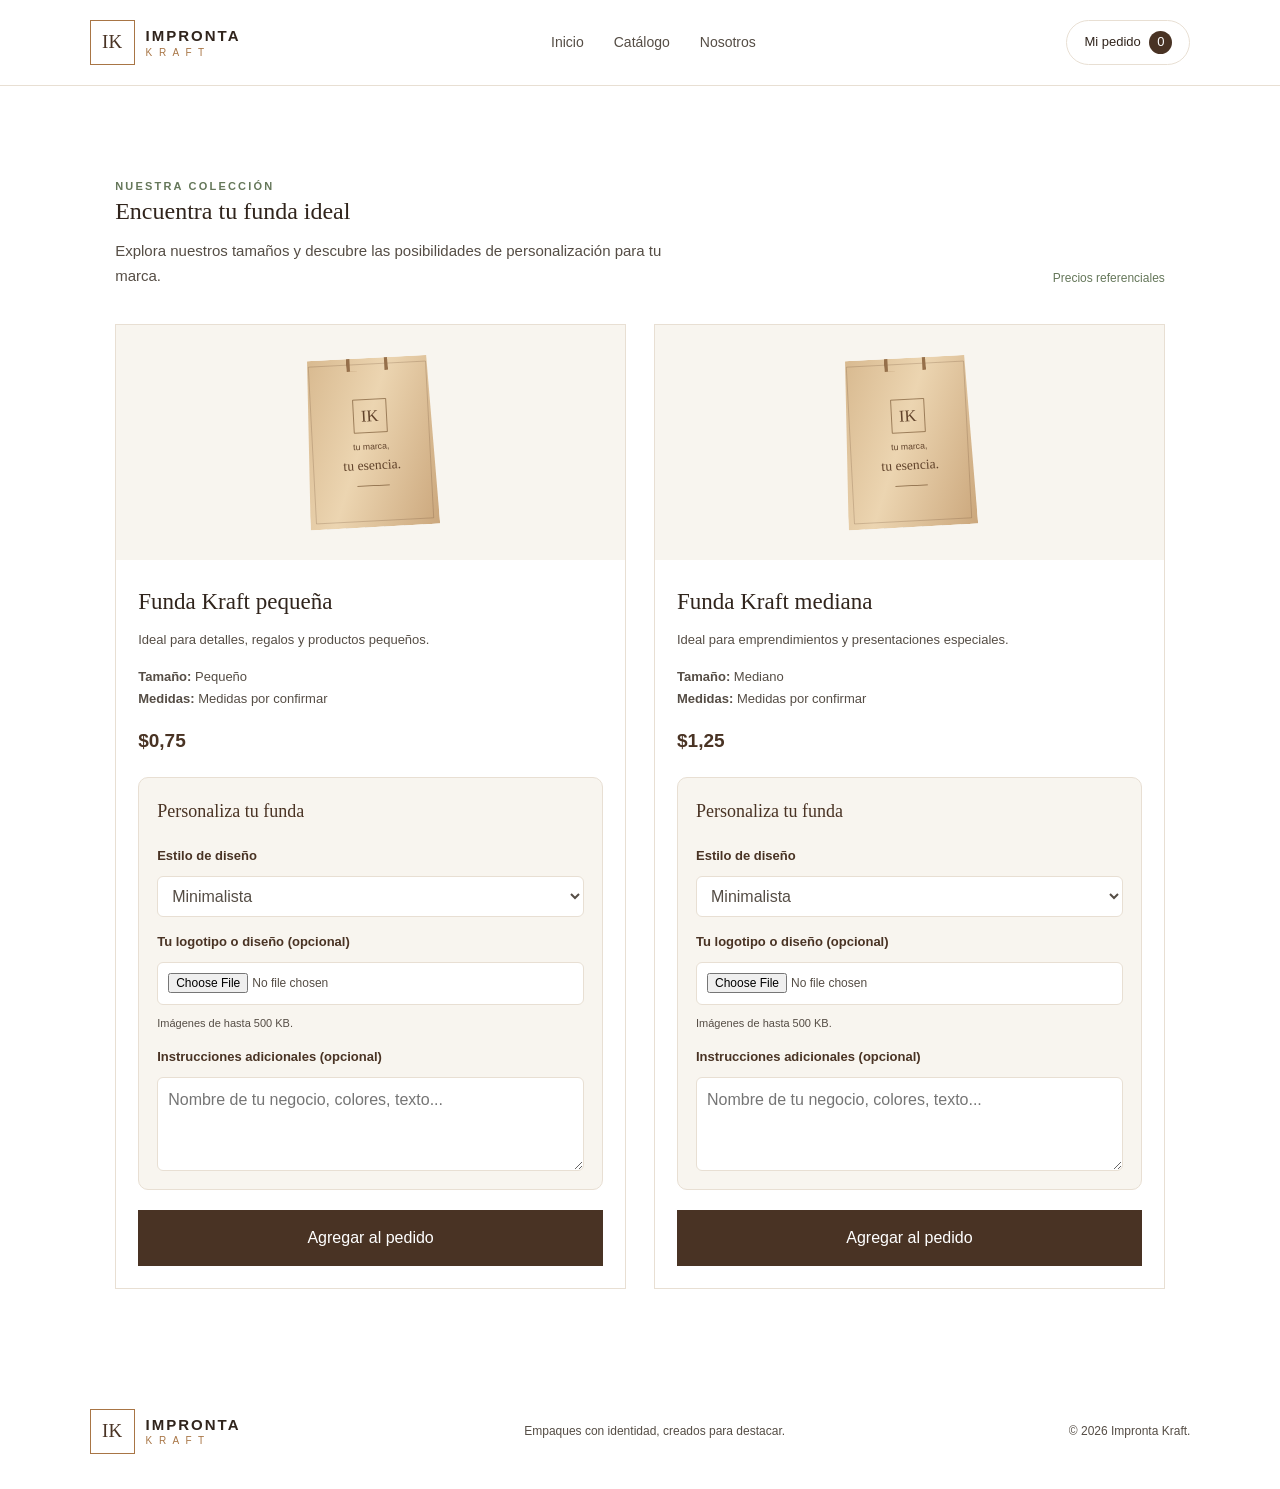
==== catalogo.html @ 17b73cbd "primera version de impronta kraft" ====
<!DOCTYPE html>
<html lang="es">
<head>
    <meta charset="UTF-8">
    <meta name="viewport" content="width=device-width, initial-scale=1.0">
    <meta name="description" content="Descubre las fundas Kraft de Impronta Kraft y personaliza tu pedido.">
    <title>Catálogo | Impronta Kraft</title>

    <link rel="stylesheet" href="css/estilos.css">
</head>
<body>
    <header class="encabezado">
        <a class="marca" href="index.html" aria-label="Impronta Kraft, inicio">
            <span class="marca-simbolo">IK</span>
            <span class="marca-texto">
                <strong>IMPRONTA</strong>
                <small>K R A F T</small>
            </span>
        </a>

        <nav class="navegacion" aria-label="Navegación principal">
            <a href="index.html">Inicio</a>
            <a href="catalogo.html" aria-current="page">Catálogo</a>
            <a href="nosotros.html">Nosotros</a>
            
        </nav>

        <a class="boton-carrito" href="pedido.html">
            Mi pedido <span class="contador-carrito">0</span>
        </a>
    </header>

    <main>
        <section class="catalogo seccion" id="catalogo">
            <div class="seccion-encabezado">
                <div>
                    <span class="etiqueta">NUESTRA COLECCIÓN</span>
                    <h1>Encuentra tu funda ideal</h1>
                    <p>
                        Explora nuestros tamaños y descubre las posibilidades
                        de personalización para tu marca.
                    </p>
                </div>

                <span class="catalogo-nota">Precios referenciales</span>
            </div>

            <div class="productos-grid" id="lista-productos">
                <p>Cargando catálogo...</p>
            </div>
        </section>
    </main>

    <footer class="pie-pagina">
        <a class="marca marca-pie" href="index.html">
            <span class="marca-simbolo">IK</span>
            <span class="marca-texto">
                <strong>IMPRONTA</strong>
                <small>K R A F T</small>
            </span>
        </a>

        <p>Empaques con identidad, creados para destacar.</p>
        <small>© <span id="anio"></span> Impronta Kraft.</small>
    </footer>

    <script src="js/productos.js" defer></script>
    <script src="js/app.js" defer></script>
</body>
</html>
---- css/estilos.css ----
/* =====================================
   IMPRONTA KRAFT - ESTILOS PRINCIPALES
   ===================================== */

:root {
    --kraft: #a87545;
    --marron: #493324;
    --marron-oscuro: #30241c;
    --crema: #f8f5ef;
    --beige: #eee3d3;
    --verde: #65775a;
    --blanco: #ffffff;
    --texto: #554d45;
    --borde: #e8dfd3;
    --sombra: 0 15px 40px rgba(48, 36, 28, 0.08);
}

* {
    box-sizing: border-box;
    margin: 0;
    padding: 0;
}

html {
    scroll-behavior: smooth;
    scroll-padding-top: 100px;
}

body {
    font-family: Arial, Helvetica, sans-serif;
    color: var(--marron-oscuro);
    background: var(--blanco);
    line-height: 1.7;
}

a {
    color: inherit;
    text-decoration: none;
}

button,
input,
select,
textarea {
    font: inherit;
}

.encabezado {
    min-height: 86px;
    padding: 16px 7%;
    display: flex;
    align-items: center;
    justify-content: space-between;
    gap: 24px;
    background: rgba(255, 255, 255, 0.97);
    border-bottom: 1px solid var(--borde);
    position: sticky;
    top: 0;
    z-index: 10;
}

.marca {
    display: inline-flex;
    align-items: center;
    gap: 11px;
}

.marca-simbolo {
    width: 45px;
    height: 45px;
    display: grid;
    place-items: center;
    border: 1px solid var(--kraft);
    color: var(--marron);
    font-family: Georgia, serif;
    font-size: 19px;
}

.marca-texto {
    display: flex;
    flex-direction: column;
    line-height: 1.3;
    letter-spacing: 2px;
}

.marca-texto strong {
    font-size: 15px;
}

.marca-texto small {
    font-size: 10px;
    color: var(--kraft);
}

.navegacion {
    display: flex;
    gap: 30px;
    color: var(--texto);
    font-size: 14px;
}

.navegacion a:hover,
.enlace-secundario:hover {
    color: var(--kraft);
}

.boton-carrito {
    border: 1px solid var(--borde);
    border-radius: 30px;
    padding: 10px 17px;
    white-space: nowrap;
    font-size: 13px;
}

.boton-carrito span {
    display: inline-grid;
    place-items: center;
    min-width: 23px;
    height: 23px;
    margin-left: 5px;
    border-radius: 50%;
    color: white;
    background: var(--marron);
}

.hero {
    padding: 75px 9% 85px;
    display: grid;
    grid-template-columns: 1.05fr 0.95fr;
    align-items: center;
    gap: 65px;
    background: var(--crema);
}

.hero-contenido {
    max-width: 590px;
}

.etiqueta {
    display: inline-block;
    color: var(--verde);
    font-size: 11px;
    font-weight: 700;
    letter-spacing: 2.2px;
}

h1,
h2 {
    font-family: Georgia, "Times New Roman", serif;
    font-weight: 500;
    line-height: 1.15;
}

.hero h1 {
    margin: 23px 0;
    font-size: clamp(38px, 4.4vw, 64px);
    letter-spacing: -1.8px;
}

.hero h1 em {
    color: var(--kraft);
    font-weight: 400;
}

.hero-contenido > p,
.seccion-encabezado p,
.nosotros > p {
    color: var(--texto);
    font-size: 15px;
}

.hero-acciones {
    margin-top: 30px;
    display: flex;
    flex-wrap: wrap;
    align-items: center;
    gap: 22px;
}

.boton {
    min-height: 48px;
    padding: 13px 23px;
    display: inline-flex;
    justify-content: center;
    align-items: center;
    text-align: center;
    border: 1px solid transparent;
    cursor: pointer;
    transition: transform 0.2s, background 0.2s;
}

.boton:hover {
    transform: translateY(-2px);
}

.boton-principal {
    color: var(--blanco);
    background: var(--marron);
}

.boton-principal:hover {
    background: var(--kraft);
}

.enlace-secundario {
    font-size: 13px;
    font-weight: 600;
}

.beneficios {
    display: flex;
    flex-wrap: wrap;
    gap: 12px 20px;
    margin-top: 37px;
    color: var(--texto);
    font-size: 11px;
}

.hero-visual {
    display: flex;
    justify-content: center;
}

.hero-marco {
    width: 100%;
    min-height: 410px;
    position: relative;
    overflow: hidden;
    display: flex;
    align-items: center;
    justify-content: center;
    background:
        radial-gradient(ellipse at 50% 85%, #e5d1b6, transparent 65%),
        #eee5d9;
}

.hero-decoracion {
    position: absolute;
    top: 24px;
    left: 0;
    right: 0;
    text-align: center;
    color: #8c765e;
    font-size: 10px;
    letter-spacing: 3px;
}

.funda {
    width: 180px;
    height: 235px;
    position: relative;
    display: flex;
    align-items: center;
    flex-direction: column;
    justify-content: center;
    color: #61432b;
    background: linear-gradient(110deg, #d7b88e, #ecd5b1 45%, #cba77c);
    box-shadow: 14px 22px 28px rgba(71, 48, 29, 0.2);
    clip-path: polygon(4% 0, 96% 0, 100% 100%, 0 100%);
    transform: rotate(-5deg);
}

.funda::before {
    content: "";
    position: absolute;
    inset: 8px;
    border: 1px solid rgba(97, 67, 43, 0.3);
}

.asa {
    width: 58px;
    height: 45px;
    position: absolute;
    top: -27px;
    border: 5px solid #96704b;
    border-bottom: none;
    border-radius: 35px 35px 0 0;
}

.funda-logo {
    width: 47px;
    height: 47px;
    display: grid;
    place-items: center;
    margin-bottom: 9px;
    border: 1px solid #80603d;
    font-family: Georgia, serif;
    font-size: 23px;
}

.funda > span {
    font-size: 12px;
}

.funda > strong {
    font-family: Georgia, serif;
    font-size: 19px;
    font-weight: 500;
}

.funda-linea {
    width: 45px;
    height: 1px;
    margin-top: 12px;
    background: #80603d;
}

.sello {
    position: absolute;
    right: 12%;
    bottom: 14%;
    padding: 16px 13px;
    display: grid;
    place-items: center;
    border: 1px solid #8b785e;
    border-radius: 50%;
    color: #756148;
    background: #f0e7d8;
    font-family: Georgia, serif;
    font-size: 10px;
    line-height: 1.5;
    text-align: center;
    transform: rotate(10deg);
}

.seccion {
    padding: 85px 9%;
}

.seccion-encabezado {
    margin-bottom: 35px;
    display: flex;
    justify-content: space-between;
    align-items: end;
    gap: 25px;
}

.seccion h2,
.llamada-accion h2,
.nosotros h2 {
    margin-top: 12px;
    font-size: clamp(29px, 3.2vw, 43px);
}

.seccion-encabezado p {
    max-width: 560px;
    margin-top: 12px;
}

.catalogo-nota {
    color: var(--verde);
    font-size: 12px;
    white-space: nowrap;
}

.productos-grid {
    display: grid;
    grid-template-columns: repeat(2, minmax(0, 1fr));
    gap: 28px;
}

.producto {
    overflow: hidden;
    border: 1px solid var(--borde);
    background: var(--blanco);
    transition: box-shadow 0.2s, transform 0.2s;
}

.producto:hover {
    transform: translateY(-4px);
    box-shadow: var(--sombra);
}

.producto-imagen {
    min-height: 230px;
    display: flex;
    align-items: center;
    justify-content: center;
    background: var(--crema);
}

.producto-imagen .funda {
    transform: scale(0.72) rotate(-3deg);
}

.producto-detalle {
    padding: 22px;
}

.producto-detalle h3 {
    font-family: Georgia, serif;
    font-size: 23px;
    font-weight: 500;
}

.producto-detalle p {
    margin: 8px 0 15px;
    color: var(--texto);
    font-size: 13px;
}

.producto-precio {
    display: block;
    margin-bottom: 16px;
    color: var(--marron);
    font-size: 19px;
    font-weight: 700;
}

.producto-detalle .boton {
    width: 100%;
}

.nosotros {
    display: grid;
    grid-template-columns: 1fr 1fr;
    gap: 50px;
    align-items: center;
    background: var(--crema);
}

.llamada-accion {
    padding: 75px 20px;
    text-align: center;
    color: var(--blanco);
    background: var(--marron);
}

.llamada-accion .etiqueta {
    color: #d9c1a0;
}

.llamada-accion h2 {
    max-width: 680px;
    margin: 15px auto;
}

.llamada-accion p {
    max-width: 560px;
    margin: 0 auto 25px;
    color: #e5dacf;
    font-size: 14px;
}

.boton-claro {
    color: var(--marron);
    background: var(--crema);
}

.pie-pagina {
    padding: 35px 7%;
    display: flex;
    align-items: center;
    justify-content: space-between;
    flex-wrap: wrap;
    gap: 20px;
}

.pie-pagina p,
.pie-pagina > small {
    color: var(--texto);
    font-size: 12px;
}

/* Adaptación a tabletas y teléfonos */

@media (max-width: 850px) {
    .encabezado {
        padding: 14px 5%;
        flex-wrap: wrap;
    }

    .navegacion {
        order: 3;
        width: 100%;
        justify-content: center;
        gap: 25px;
    }

    .hero {
        padding: 55px 6%;
        grid-template-columns: 1fr;
        gap: 35px;
    }

    .hero-contenido {
        max-width: 650px;
        margin: auto;
    }

    .hero-visual {
        width: 100%;
    }

    .hero-marco {
        max-width: 500px;
    }

    .seccion {
        padding: 60px 6%;
    }

    .nosotros {
        grid-template-columns: 1fr;
        gap: 20px;
    }
}

@media (max-width: 520px) {
    .marca-simbolo {
        width: 38px;
        height: 38px;
    }

    .marca-texto strong {
        font-size: 12px;
    }

    .marca-texto small {
        font-size: 9px;
    }

    .boton-carrito {
        padding: 7px 10px;
        font-size: 11px;
    }

    .navegacion {
        gap: 20px;
        font-size: 12px;
    }

    .hero {
        padding: 42px 6%;
    }

    .hero h1 {
        font-size: 39px;
    }

    .hero-acciones {
        align-items: stretch;
        flex-direction: column;
        gap: 15px;
    }

    .beneficios {
        flex-direction: column;
    }

    .hero-marco {
        min-height: 330px;
    }

    .seccion-encabezado {
        align-items: flex-start;
        flex-direction: column;
        gap: 12px;
    }

    .productos-grid {
        grid-template-columns: 1fr;
    }

    .pie-pagina {
        flex-direction: column;
        align-items: flex-start;
    }
}

/* =====================================
   CARRITO DE COMPRAS - IMPRONTA KRAFT
   ===================================== */

.seccion-carrito {
    padding: 80px 7%;
    background: var(--crema);
    scroll-margin-top: 90px;
}

.encabezado-seccion {
    margin-bottom: 30px;
}

.encabezado-seccion .etiqueta-seccion {
    color: var(--kraft);
    font-size: 0.8rem;
    font-weight: 700;
    letter-spacing: 2px;
}

.encabezado-seccion h2 {
    margin: 10px 0;
    color: var(--marron);
    font-size: clamp(1.8rem, 4vw, 2.5rem);
}

.encabezado-seccion p {
    color: var(--texto);
    line-height: 1.6;
}

.carrito-vacio {
    padding: 35px 20px;
    text-align: center;
    background: var(--blanco);
    border: 1px solid var(--borde);
    border-radius: 14px;
}

.carrito-vacio h3 {
    margin-bottom: 10px;
    color: var(--marron);
}

.carrito-vacio p {
    margin-bottom: 20px;
    color: var(--texto);
    line-height: 1.6;
}

.lista-carrito {
    display: grid;
    gap: 15px;
}

.articulo-carrito {
    display: grid;
    grid-template-columns: minmax(0, 1fr) auto auto;
    align-items: center;
    gap: 22px;
    padding: 22px;
    background: var(--blanco);
    border: 1px solid var(--borde);
    border-radius: 14px;
}

.articulo-carrito h3 {
    margin-bottom: 7px;
    color: var(--marron);
    font-size: 1.05rem;
}

.articulo-carrito p {
    margin: 4px 0;
    color: var(--texto);
    font-size: 0.92rem;
}

.precio-unitario {
    color: var(--kraft) !important;
    font-weight: 600;
}

.cantidad-controles {
    display: flex;
    align-items: center;
    justify-content: center;
    gap: 12px;
}

.boton-cantidad {
    display: grid;
    place-items: center;
    width: 36px;
    height: 36px;
    color: var(--marron);
    background: var(--crema);
    border: 1px solid var(--borde);
    border-radius: 8px;
    font-size: 1.2rem;
    cursor: pointer;
    transition: background 0.2s, color 0.2s;
}

.boton-cantidad:hover {
    color: var(--blanco);
    background: var(--kraft);
}

.numero-cantidad {
    min-width: 20px;
    text-align: center;
    font-weight: 700;
}

.subtotal-articulo {
    min-width: 100px;
    text-align: right;
}

.subtotal-articulo span {
    display: block;
    margin-bottom: 5px;
    color: var(--texto);
    font-size: 0.85rem;
}

.subtotal-articulo strong {
    color: var(--marron);
    font-size: 1.05rem;
}

.eliminar-articulo {
    margin-top: 8px;
    padding: 5px 0;
    color: #a33b32;
    background: transparent;
    border: none;
    font-size: 0.85rem;
    text-decoration: underline;
    cursor: pointer;
}

.resumen-carrito {
    margin-top: 25px;
    padding: 25px;
    background: var(--blanco);
    border: 1px solid var(--borde);
    border-radius: 14px;
}

.resumen-carrito[hidden] {
    display: none !important;
}

.fila-total {
    display: flex;
    justify-content: space-between;
    align-items: center;
    gap: 15px;
    padding-bottom: 20px;
    border-bottom: 1px solid var(--borde);
    color: var(--marron);
    font-size: 1.1rem;
}

.fila-total strong {
    color: var(--kraft);
    font-size: 1.5rem;
}

.acciones-carrito {
    display: flex;
    justify-content: flex-end;
    margin-top: 20px;
}

.nota-carrito {
    margin-top: 18px;
    color: var(--texto);
    font-size: 0.85rem;
    line-height: 1.5;
}

/* Adaptación para teléfonos */
@media (max-width: 650px) {
    .seccion-carrito {
    padding: 45px 5%;
}

    .articulo-carrito {
        grid-template-columns: 1fr auto;
        gap: 15px;
        padding: 18px;
    }

    .datos-articulo {
        grid-column: 1 / -1;
    }

    .cantidad-controles {
        justify-content: flex-start;
        gap: 9px;
    }

    .subtotal-articulo {
        min-width: auto;
        text-align: right;
    }

    .resumen-carrito {
        padding: 20px;
    }

    .fila-total {
        font-size: 1rem;
    }

    .fila-total strong {
        font-size: 1.3rem;
    }
}

/* =====================================
   PERSONALIZACIÓN DE FUNDAS
   ===================================== */

.personalizacion {
    display: flex;
    flex-direction: column;
    gap: 9px;
    margin: 20px 0;
    padding: 18px;
    background: var(--crema);
    border: 1px solid var(--borde);
    border-radius: 10px;
}

.personalizacion h4 {
    margin-bottom: 4px;
    color: var(--marron);
    font-family: Georgia, "Times New Roman", serif;
    font-size: 18px;
    font-weight: 500;
}

.personalizacion label {
    margin-top: 5px;
    color: var(--marron);
    font-size: 13px;
    font-weight: 600;
}

.personalizacion select,
.personalizacion textarea,
.personalizacion input[type="file"] {
    width: 100%;
    min-width: 0;
    padding: 10px;
    color: var(--texto);
    background: var(--blanco);
    border: 1px solid var(--borde);
    border-radius: 6px;
}

.personalizacion select:focus,
.personalizacion textarea:focus,
.personalizacion input[type="file"]:focus {
    outline: 2px solid var(--kraft);
    outline-offset: 2px;
}

.personalizacion textarea {
    resize: vertical;
    line-height: 1.5;
}

.personalizacion input[type="file"] {
    font-size: 12px;
}

.ayuda-personalizacion {
    color: var(--texto);
    font-size: 11px;
}

.personalizacion-carrito {
    margin-top: 18px;
    padding: 14px;
}

.personalizacion-carrito h4 {
    font-size: 16px;
}

.personalizacion-carrito .archivo-seleccionado {
    overflow-wrap: anywhere;
    font-size: 12px;
}

.vista-previa-diseno {
    display: block;
    width: 100%;
    max-width: 160px;
    max-height: 160px;
    margin-top: 8px;
    object-fit: contain;
    background: var(--blanco);
    border: 1px solid var(--borde);
    border-radius: 8px;
}

.agregar-carrito:disabled {
    opacity: 0.65;
    cursor: wait;
}

/* Ajustes para pantallas pequeñas */
@media (max-width: 650px) {
    .personalizacion {
        padding: 14px;
    }

    .personalizacion-carrito {
        padding: 12px;
    }

    .personalizacion input[type="file"] {
        font-size: 11px;
    }
}
html {
    scroll-behavior: smooth;
    scroll-padding-top: 90px;
}

section[id] {
    scroll-margin-top: 90px;
}
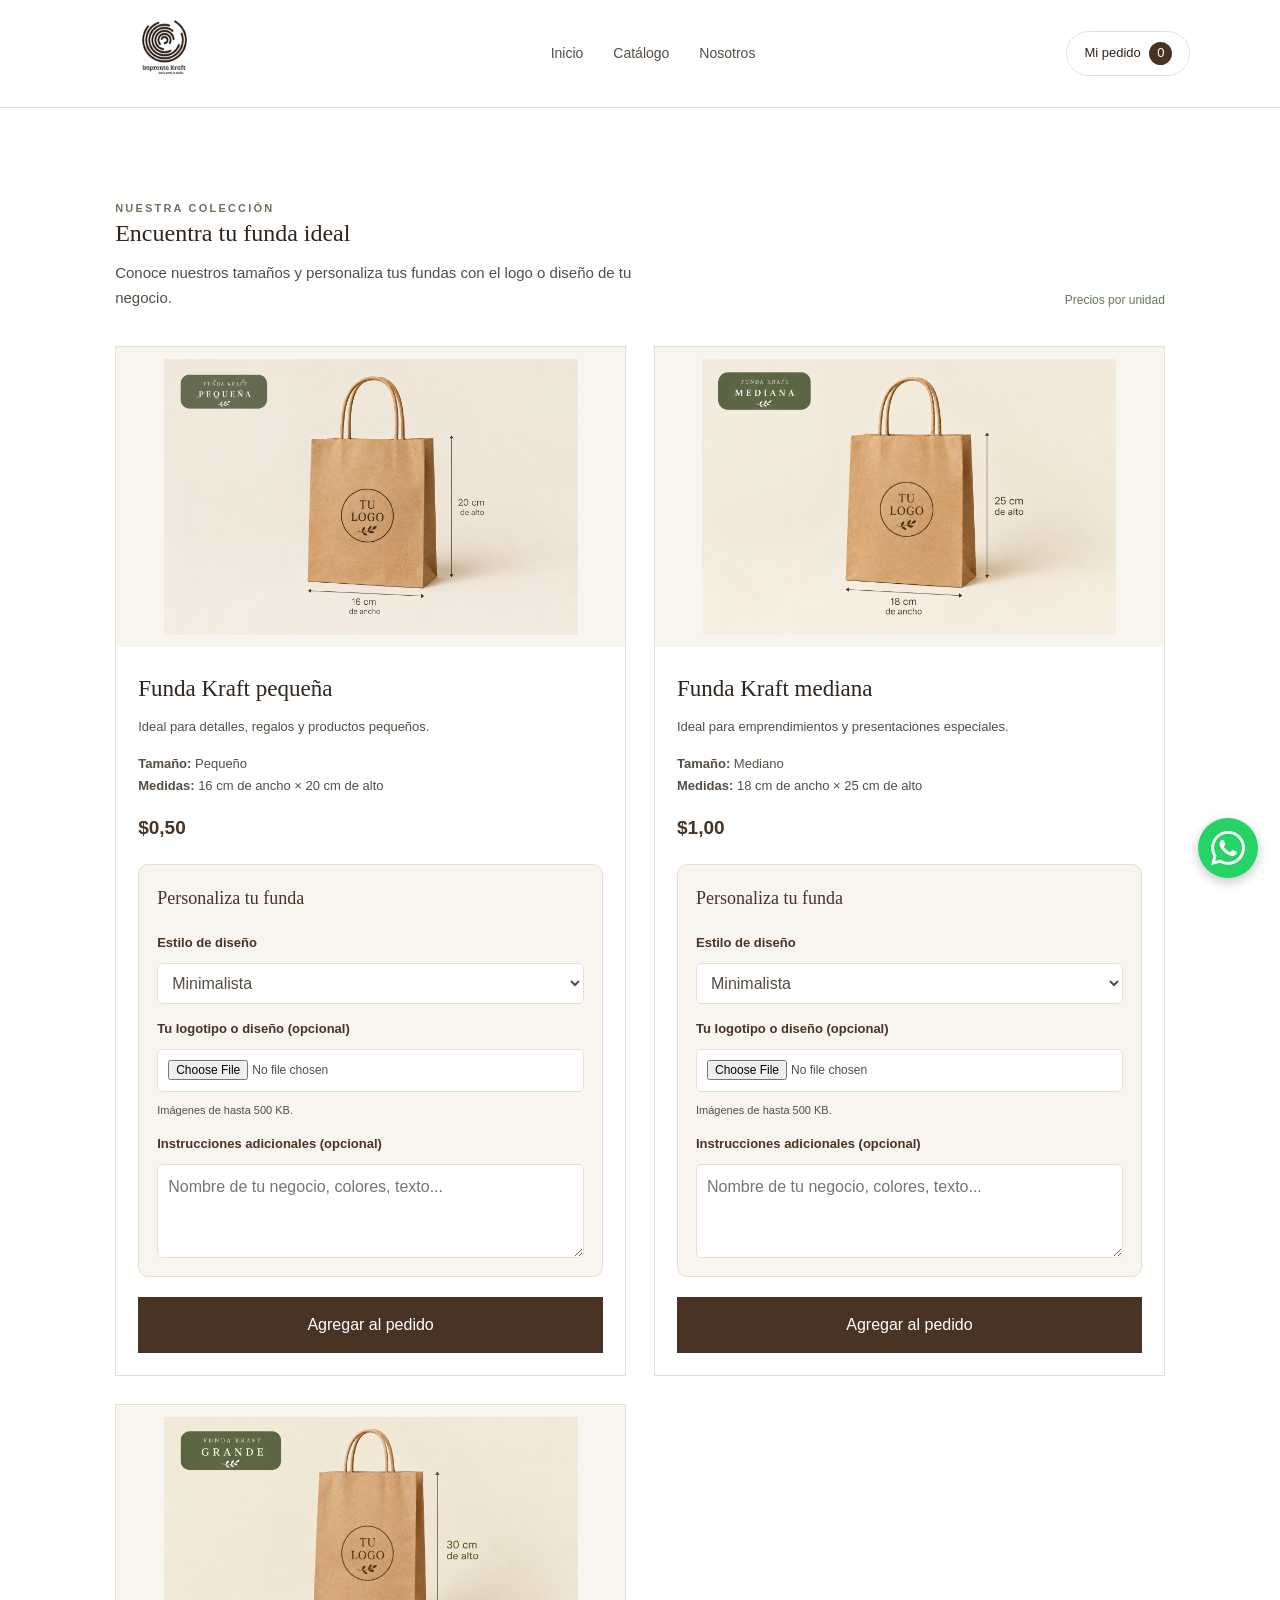
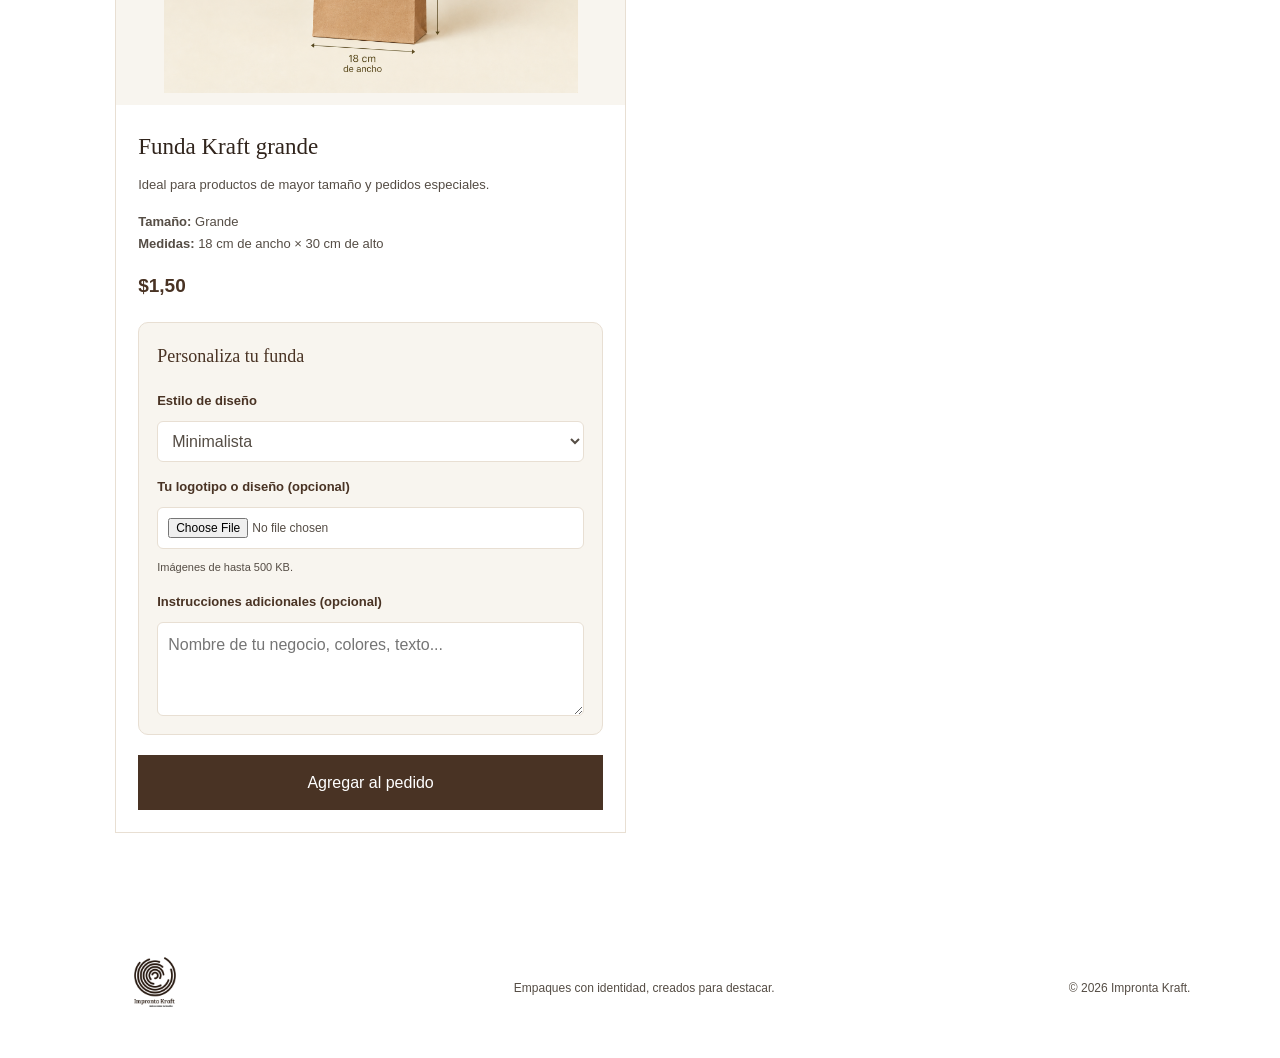
==== commit 27d03df9: "Actualiza páginas y agrega imágenes de productos" ====
--- a/catalogo.html
+++ b/catalogo.html
@@ -4,26 +4,27 @@
 <head>
     <meta charset="UTF-8">
     <meta name="viewport" content="width=device-width, initial-scale=1.0">
-    <meta name="description" content="Descubre las fundas Kraft de Impronta Kraft y personaliza tu pedido.">
+    <meta
+        name="description"
+        content="Descubre las fundas de papel Kraft de Impronta Kraft. Conoce sus tamaños, precios y opciones de personalización."
+    >
     <title>Catálogo | Impronta Kraft</title>
 
     <link rel="stylesheet" href="css/estilos.css">
 </head>
 <body>
     <header class="encabezado">
-        <a class="marca" href="index.html" aria-label="Impronta Kraft, inicio">
-            <span class="marca-simbolo">IK</span>
-            <span class="marca-texto">
-                <strong>IMPRONTA</strong>
-                <small>K R A F T</small>
-            </span>
-        </a>
+       <a class="marca" href="index.html" aria-label="Impronta Kraft, inicio">
+    <img
+        src="img/logo-impronta.jpeg"
+        alt="Logo de Impronta Kraft"
+        class="logo-principal">
+</a>
 
         <nav class="navegacion" aria-label="Navegación principal">
             <a href="index.html">Inicio</a>
             <a href="catalogo.html" aria-current="page">Catálogo</a>
             <a href="nosotros.html">Nosotros</a>
-            
         </nav>
 
         <a class="boton-carrito" href="pedido.html">
@@ -38,12 +39,14 @@
                     <span class="etiqueta">NUESTRA COLECCIÓN</span>
                     <h1>Encuentra tu funda ideal</h1>
                     <p>
-                        Explora nuestros tamaños y descubre las posibilidades
-                        de personalización para tu marca.
+                        Conoce nuestros tamaños y personaliza tus fundas
+                        con el logo o diseño de tu negocio.
                     </p>
                 </div>
 
-                <span class="catalogo-nota">Precios referenciales</span>
+                <span class="catalogo-nota">
+                    Precios por unidad
+                </span>
             </div>
 
             <div class="productos-grid" id="lista-productos">
@@ -53,18 +56,34 @@
     </main>
 
     <footer class="pie-pagina">
-        <a class="marca marca-pie" href="index.html">
-            <span class="marca-simbolo">IK</span>
-            <span class="marca-texto">
-                <strong>IMPRONTA</strong>
-                <small>K R A F T</small>
-            </span>
-        </a>
+       <a class="marca marca-pie" href="index.html">
+    <img
+        src="img/logo-impronta.jpeg"
+        alt="Logo de Impronta Kraft"
+        class="logo-pie">
+</a>
 
         <p>Empaques con identidad, creados para destacar.</p>
         <small>© <span id="anio"></span> Impronta Kraft.</small>
     </footer>
+<a
+    class="whatsapp-flotante"
+    id="enviar-whatsapp"
+    href="#"
+    aria-label="Enviar pedido por WhatsApp"
+    title="Enviar pedido por WhatsApp">
 
+    <svg
+        xmlns="http://www.w3.org/2000/svg"
+        viewBox="0 0 24 24"
+        width="34"
+        height="34"
+        fill="currentColor"
+        aria-hidden="true">
+
+        <path d="M20.52 3.48A11.8 11.8 0 0 0 12.04 0C5.48 0 .14 5.34.14 11.9c0 2.1.55 4.16 1.6 5.98L0 24l6.28-1.65a11.9 11.9 0 0 0 5.75 1.47h.01c6.56 0 11.9-5.34 11.9-11.9a11.8 11.8 0 0 0-3.42-8.44ZM12.04 21.8a9.9 9.9 0 0 1-5.04-1.38l-.36-.21-3.73.98.99-3.64-.24-.38a9.84 9.84 0 0 1-1.52-5.27c0-5.47 4.45-9.92 9.92-9.92a9.85 9.85 0 0 1 7.02 2.91 9.85 9.85 0 0 1 2.9 7.02c0 5.47-4.45 9.92-9.92 9.92Zm5.44-7.43c-.3-.15-1.76-.87-2.03-.97-.27-.1-.47-.15-.67.15-.2.3-.77.97-.94 1.17-.17.2-.35.22-.65.07-.3-.15-1.25-.46-2.38-1.47-.88-.79-1.48-1.76-1.65-2.06-.17-.3-.02-.46.13-.61.13-.13.3-.35.45-.52.15-.17.2-.3.3-.5.1-.2.05-.37-.02-.52-.08-.15-.67-1.62-.92-2.22-.24-.58-.48-.5-.67-.51l-.57-.01c-.2 0-.52.07-.79.37-.27.3-1.04 1.02-1.04 2.49s1.07 2.89 1.22 3.09c.15.2 2.1 3.2 5.09 4.49.71.31 1.26.49 1.69.63.71.23 1.36.2 1.87.12.57-.09 1.76-.72 2.01-1.42.25-.7.25-1.3.17-1.42-.07-.13-.27-.2-.57-.35Z"/>
+    </svg>
+</a>
     <script src="js/productos.js" defer></script>
     <script src="js/app.js" defer></script>
 </body>
--- a/css/estilos.css
+++ b/css/estilos.css
@@ -372,17 +372,44 @@
     box-shadow: var(--sombra);
 }
 
+
+
+/* Área uniforme para todas las imágenes */
 .producto-imagen {
-    min-height: 230px;
+    width: 100%;
+    height: 300px;
+    padding: 12px;
+    box-sizing: border-box;
     display: flex;
     align-items: center;
     justify-content: center;
-    background: var(--crema);
-}
-
-.producto-imagen .funda {
-    transform: scale(0.72) rotate(-3deg);
-}
+    overflow: hidden;
+    background: #f8f5ef;
+}
+
+/* Todas las fundas se muestran completas */
+.producto-imagen img {
+    display: block;
+    width: 100%;
+    height: 100%;
+    object-fit: contain;
+    object-position: center;
+    transition: none;
+}
+
+/* Evitar que el efecto hover agrande la imagen */
+.producto:hover .producto-imagen img {
+    transform: none;
+}
+
+@media (max-width: 520px) {
+    .producto-imagen {
+        height: 240px;
+    }
+}
+
+
+
 
 .producto-detalle {
     padding: 22px;
@@ -909,3 +936,65 @@
 section[id] {
     scroll-margin-top: 90px;
 }
+.whatsapp-flotante {
+    position: fixed;
+    right: 22px;
+    bottom: 22px;
+    width: 60px;
+    height: 60px;
+    border-radius: 50%;
+    background-color: #25D366;
+    color: white;
+    display: flex;
+    align-items: center;
+    justify-content: center;
+    box-shadow: 0 4px 12px rgba(0, 0, 0, 0.22);
+    z-index: 1000;
+    text-decoration: none;
+    transition: transform 0.2s ease;
+}
+
+.whatsapp-flotante:hover {
+    transform: scale(1.08);
+}
+
+.whatsapp-flotante svg {
+    width: 34px;
+    height: 34px;
+}
+
+@media (max-width: 600px) {
+    .whatsapp-flotante {
+        right: 16px;
+        bottom: 16px;
+        width: 54px;
+        height: 54px;
+    }
+}
+
+.logo-principal {
+    display: block;
+    width: 150px;
+    height: auto;
+    max-height: 75px;
+    object-fit: contain;
+}
+
+.logo-pie {
+    display: block;
+    width: 130px;
+    height: auto;
+    max-height: 70px;
+    object-fit: contain;
+}
+
+@media (max-width: 600px) {
+    .logo-principal {
+        width: 115px;
+        max-height: 60px;
+    }
+
+    .logo-pie {
+        width: 110px;
+    }
+}
